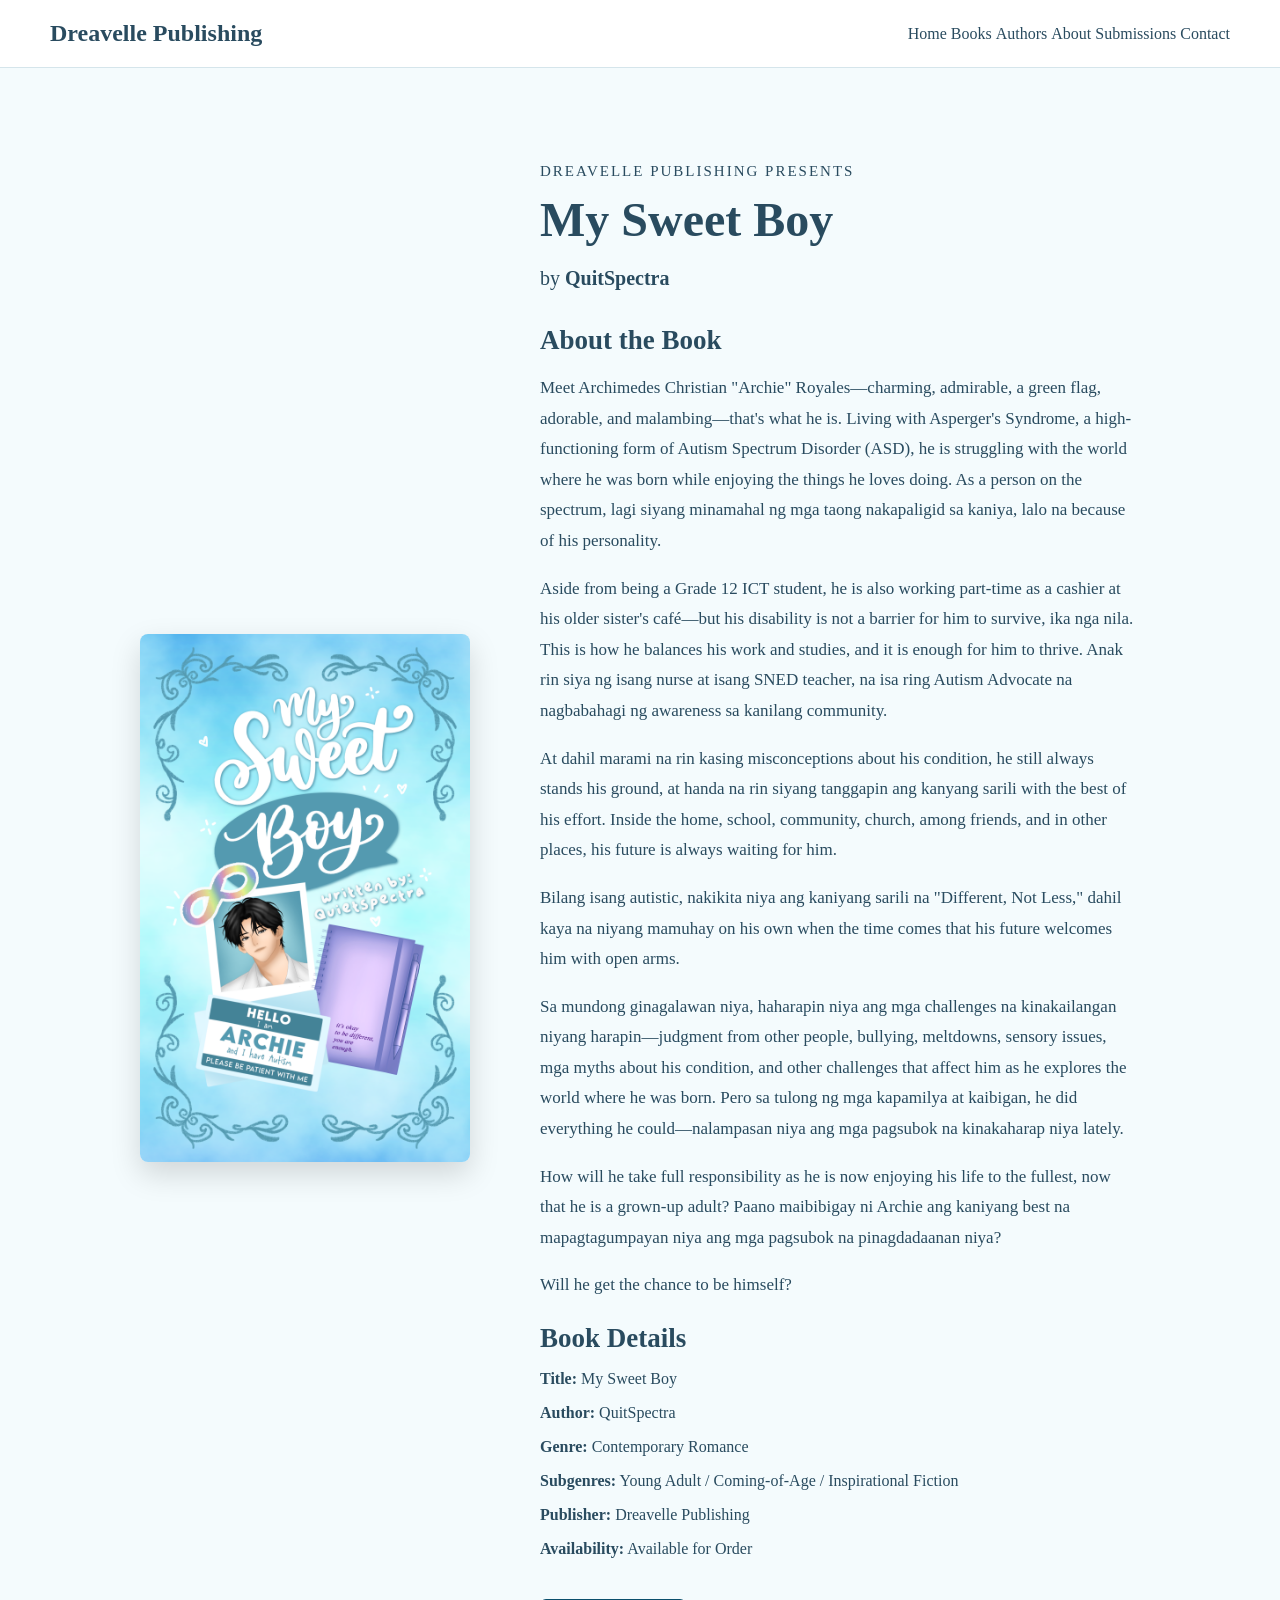
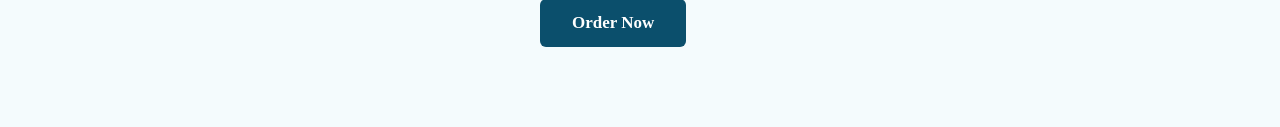
==== my-sweet-boy.html @ b350cc0c "Update website with book detail pages" ====
<!DOCTYPE html>
<html lang="en">

<head>
    <meta charset="UTF-8">
    <meta name="viewport" content="width=device-width, initial-scale=1.0">

    <title>My Sweet Boy | Dreavelle Publishing</title>

    <link rel="stylesheet" href="style.css">
</head>

<body>

    <header>
        <nav class="navbar">

            <div class="logo">Dreavelle Publishing</div>

            <div class="nav-links">
                <a href="index.html#home">Home</a>
                <a href="index.html#books">Books</a>
                <a href="index.html#authors">Authors</a>
                <a href="index.html#about">About</a>
                <a href="index.html#submissions">Submissions</a>
                <a href="index.html#contact">Contact</a>
            </div>

        </nav>
    </header>

    <main>

        <section class="book-detail">

            <div class="book-detail-container">

                <div class="book-detail-cover">
                    <img src="images/my-sweet-boy.png"
                         alt="My Sweet Boy book cover">
                </div>

                <div class="book-detail-info">

                    <p class="book-label">Dreavelle Publishing Presents</p>

                    <h1>My Sweet Boy</h1>

                    <p class="book-author">
                        by <strong>QuitSpectra</strong>
                    </p>

                    <h2>About the Book</h2>

                    <p class="book-synopsis">
    Meet Archimedes Christian "Archie" Royales—charming, admirable, a green flag, adorable, and malambing—that's what he is. Living with Asperger's Syndrome, a high-functioning form of Autism Spectrum Disorder (ASD), he is struggling with the world where he was born while enjoying the things he loves doing. As a person on the spectrum, lagi siyang minamahal ng mga taong nakapaligid sa kaniya, lalo na because of his personality.
</p>

<p class="book-synopsis">
    Aside from being a Grade 12 ICT student, he is also working part-time as a cashier at his older sister's café—but his disability is not a barrier for him to survive, ika nga nila. This is how he balances his work and studies, and it is enough for him to thrive. Anak rin siya ng isang nurse at isang SNED teacher, na isa ring Autism Advocate na nagbabahagi ng awareness sa kanilang community.
</p>

<p class="book-synopsis">
    At dahil marami na rin kasing misconceptions about his condition, he still always stands his ground, at handa na rin siyang tanggapin ang kanyang sarili with the best of his effort. Inside the home, school, community, church, among friends, and in other places, his future is always waiting for him.
</p>

<p class="book-synopsis">
    Bilang isang autistic, nakikita niya ang kaniyang sarili na "Different, Not Less," dahil kaya na niyang mamuhay on his own when the time comes that his future welcomes him with open arms.
</p>

<p class="book-synopsis">
    Sa mundong ginagalawan niya, haharapin niya ang mga challenges na kinakailangan niyang harapin—judgment from other people, bullying, meltdowns, sensory issues, mga myths about his condition, and other challenges that affect him as he explores the world where he was born. Pero sa tulong ng mga kapamilya at kaibigan, he did everything he could—nalampasan niya ang mga pagsubok na kinakaharap niya lately.
</p>

<p class="book-synopsis">
    How will he take full responsibility as he is now enjoying his life to the fullest, now that he is a grown-up adult? Paano maibibigay ni Archie ang kaniyang best na mapagtagumpayan niya ang mga pagsubok na pinagdadaanan niya?
</p>

<p class="book-synopsis">
    Will he get the chance to be himself?
</p>

<div class="book-meta">
    <h2>Book Details</h2>

    <p><strong>Title:</strong> My Sweet Boy</p>
    <p><strong>Author:</strong> QuitSpectra</p>
    <p><strong>Genre:</strong> Contemporary Romance</p>
<p><strong>Subgenres:</strong> Young Adult / Coming-of-Age / Inspirational Fiction</p>
    <p><strong>Publisher:</strong> Dreavelle Publishing</p>
    <p><strong>Availability:</strong> Available for Order</p>
</div>

<a href="https://forms.gle/PTV5XKJosisWxP3N7"
   class="order-button"
   target="_blank"
   rel="noopener noreferrer">
    Order Now
</a>

</div>

            </div>

        </section>

    </main>

</body>
</html>
---- style.css ----
html {
    scroll-behavior: smooth;
}
body {
    margin: 0;
    background-color: #eaf4f8;
    color: #294b5f;
    font-family: Georgia, serif;
}

/* Navigation Bar */

header {
    background-color: white;
    padding: 20px 50px;
    border-bottom: 1px solid #d5e5eb;
}

nav {
    display: flex;
    justify-content: space-between;
    align-items: center;
}

.logo {
    font-size: 24px;
    font-weight: bold;
    color: #294b5f;
}

ul {
    list-style: none;
    display: flex;
    gap: 30px;
    margin: 0;
    padding: 0;
}

a {
    text-decoration: none;
    color: #294b5f;
    font-size: 16px;
}

a:hover {
    color: #7a9caf;
}
/* Hero Section */

.hero {
    min-height: 700px;
    display: flex;
    justify-content: center;
    align-items: center;
    text-align: center;
    padding: 40px 20px;
}

.hero-content {
    max-width: 800px;
}

.hero-cover {
    width: 100%;
    margin-bottom: 35px;
}

.hero-cover img {
    width: 100%;
    max-width: 800px;
    height: auto;
    display: block;
    margin: 0 auto;
    border-radius: 12px;
}

.hero h1 {
    font-size: 56px;
    line-height: 1.2;
    margin-bottom: 25px;
    color: #294b5f;
}

.hero p {
    font-size: 20px;
    line-height: 1.7;
    margin-bottom: 35px;
}

.hero-button {
    display: inline-block;
    background-color: #294b5f;
    color: white;
    padding: 15px 30px;
    border-radius: 5px;
    text-decoration: none;
    font-size: 16px;
}

.hero-button:hover {
    background-color: #7a9caf;
}
/* Featured Books Section */

.featured-books {
    background-color: white;
    padding: 90px 50px;
    text-align: center;
}

/* About Dreavelle Section */

.about {
    background-color: #eaf4f8;
    padding: 100px 30px;
    text-align: center;
}

.about-content {
    max-width: 750px;
    margin: 0 auto;
}

.about-label {
    font-size: 14px;
    letter-spacing: 3px;
    font-weight: bold;
    color: #7a9caf;
    margin-bottom: 15px;
}

.about h2 {
    font-size: 42px;
    color: #294b5f;
    margin: 0 0 25px;
}

.about-text {
    font-size: 18px;
    line-height: 1.8;
    color: #526d7c;
    margin-bottom: 35px;
}

.about-button {
    display: inline-block;
    padding: 14px 28px;
    background-color: #294b5f;
    color: white;
    text-decoration: none;
    border-radius: 5px;
}

.about-button:hover {
    background-color: #7a9caf;
}

.section-heading {
    max-width: 700px;
    margin: 0 auto 50px;
}

.section-heading h2 {
    font-size: 40px;
    margin-bottom: 15px;
    color: #294b5f;
}

.section-heading p {
    font-size: 18px;
    color: #5f7887;
}

.books-container {
    display: flex;
    justify-content: center;
    gap: 40px;
    max-width: 1100px;
    margin: 0 auto;
}

.book-card {
    width: 250px;
}

.book-cover {
    height: 350px;
    display: flex;
    justify-content: center;
    align-items: center;
    margin-bottom: 20px;
}


.book-cover span {
    color: #6d8795;
    font-size: 16px;
}

.book-card h3 {
    color: #294b5f;
    font-size: 21px;
    margin: 10px 0;
}

.book-card p {
    color: #6d8795;
    margin: 0;
}
.book-cover img {
    max-width: 100%;
    height: 100%;
    object-fit: contain;
    display: block;
}
/* Authors Section */

.authors {
    background-color: white;
    padding: 90px 50px;
    text-align: center;
}

.authors-label {
    font-size: 14px;
    letter-spacing: 3px;
    font-weight: bold;
    color: #7a9caf;
    margin-bottom: 15px;
}

.authors .section-heading h2 {
    font-size: 40px;
    color: #294b5f;
    margin: 0 0 15px;
}

.authors-container {
    display: flex;
    justify-content: center;
    gap: 35px;
    max-width: 1000px;
    margin: 50px auto 0;
}

.author-card {
    width: 250px;
    padding: 30px 25px;
    background-color: #f5fafc;
    border: 1px solid #d5e5eb;
    border-radius: 8px;
}

.author-photo {
    width: 170px;
    height: 170px;
    object-fit: cover;
    border-radius: 50%;
    margin-bottom: 20px;
}

.author-card h3 {
    font-size: 22px;
    color: #294b5f;
    margin: 5px 0 15px;
}

.author-of {
    color: #7a9caf;
    margin: 0 0 7px;
    font-size: 15px;
}

.author-card h4 {
    color: #294b5f;
    font-size: 17px;
    margin: 0;
    font-weight: normal;
}
/* Submissions Section */

.submissions {
    background-color: #294b5f;
    padding: 100px 30px;
    text-align: center;
}

.submissions-content {
    max-width: 750px;
    margin: 0 auto;
}

.submissions-label {
    font-size: 14px;
    letter-spacing: 3px;
    font-weight: bold;
    color: #b9d4df;
    margin-bottom: 15px;
}

.submissions h2 {
    font-size: 42px;
    color: white;
    margin: 0 0 25px;
}

.submissions-content > p:not(.submissions-label) {
    font-size: 18px;
    line-height: 1.8;
    color: #e3eef2;
    margin-bottom: 35px;
}

.submissions-button {
    display: inline-block;
    background-color: white;
    color: #294b5f;
    padding: 15px 30px;
    border-radius: 5px;
    text-decoration: none;
    font-weight: bold;
}

.submissions-button:hover {
    background-color: #eaf4f8;
}
/* Footer */

.footer {
    background-color: #183b4a;
    color: white;
    padding: 60px 30px 30px;
    text-align: center;
}

.footer-content {
    max-width: 1000px;
    margin: 0 auto;
}

.footer h2 {
    font-size: 28px;
    margin: 0 0 10px;
    color: white;
}

.footer-tagline {
    color: #b9d4df;
    font-size: 16px;
    margin-bottom: 30px;
}

.footer-links {
    display: flex;
    justify-content: center;
    flex-wrap: wrap;
    gap: 25px;
}

.footer-links a {
    color: white;
    text-decoration: none;
    font-size: 15px;
}

.footer-links a:hover {
    color: #b9d4df;
}

.footer-line {
    height: 1px;
    background-color: #416270;
    margin: 40px 0 25px;
}

.copyright {
    color: #b9d4df;
    font-size: 14px;
    margin: 0;
}
/* Contact Section */

.contact {
    background-color: #f7fbfc;
    padding: 90px 30px;
    text-align: center;
}

.contact-content {
    max-width: 1000px;
    margin: 0 auto;
}

.contact-label {
    font-size: 14px;
    letter-spacing: 3px;
    font-weight: bold;
    color: #5f91a8;
    margin-bottom: 15px;
}

.contact h2 {
    font-size: 42px;
    color: #294b5f;
    margin: 0 0 20px;
}

.contact-intro {
    max-width: 700px;
    margin: 0 auto 45px;
    font-size: 17px;
    line-height: 1.8;
    color: #527286;
}

.contact-options {
    display: flex;
    justify-content: center;
    gap: 25px;
    flex-wrap: wrap;
}

.contact-card {
    background-color: white;
    border: 1px solid #d5e8ef;
    border-radius: 8px;
    padding: 30px 25px;
    width: 250px;
}

.contact-card h3 {
    color: #294b5f;
    font-size: 22px;
    margin-top: 0;
}

.contact-card p {
    color: #527286;
    line-height: 1.5;
}

.contact-card a {
    display: inline-block;
    margin-top: 10px;
    color: #294b5f;
    font-weight: bold;
    text-decoration: none;
}

.contact-card a:hover {
    text-decoration: underline;
}

.contact-card span {
    display: inline-block;
    margin-top: 10px;
    color: #294b5f;
    font-weight: bold;
}

/* ================================
   BOOK DETAIL PAGE
================================ */

.book-detail {
    padding: 80px 8%;
    min-height: 80vh;
    background-color: #f4fbfd;
}

.book-detail-container {
    max-width: 1100px;
    margin: 0 auto;
    display: flex;
    align-items: center;
    justify-content: center;
    gap: 70px;
}

.book-detail-cover {
    flex: 0 0 330px;
}

.book-detail-cover img {
    width: 100%;
    height: auto;
    display: block;
    border-radius: 8px;
    box-shadow: 0 12px 30px rgba(0, 0, 0, 0.15);
}

.book-detail-info {
    flex: 1;
    max-width: 600px;
}

.book-label {
    font-size: 15px;
    text-transform: uppercase;
    letter-spacing: 2px;
    margin-bottom: 12px;
}

.book-detail-info h1 {
    font-size: 48px;
    margin: 0 0 10px;
}

.book-author {
    font-size: 20px;
    margin-bottom: 35px;
}

.book-detail-info h2 {
    font-size: 27px;
    margin-bottom: 15px;
}

.book-synopsis {
    font-size: 17px;
    line-height: 1.8;
}

/* Mobile layout */
@media (max-width: 768px) {
    .book-detail-container {
        flex-direction: column;
        gap: 40px;
    }

    .book-detail-cover {
        width: 100%;
        max-width: 300px;
        flex: none;
    }

    .book-detail-info {
        text-align: center;
    }

    .book-detail-info h1 {
        font-size: 36px;
    }
}

/* Order Button */
.order-button {
    display: inline-block;
    margin-top: 25px;
    padding: 14px 32px;
    background-color: #0b4f6c;
    color: white;
    text-decoration: none;
    font-size: 17px;
    font-weight: bold;
    border-radius: 6px;
    transition: 0.3s ease;
}

.order-button:hover {
    background-color: #083b51;
    transform: translateY(-2px);
}

/* View Book Button */
.view-book-button {
    display: inline-block;
    margin-top: 15px;
    padding: 11px 25px;
    background-color: #0b4f6c;
    color: white;
    text-decoration: none;
    font-size: 15px;
    font-weight: bold;
    border-radius: 6px;
    transition: 0.3s ease;
}

.view-book-button:hover {
    background-color: #083b51;
    transform: translateY(-2px);
}
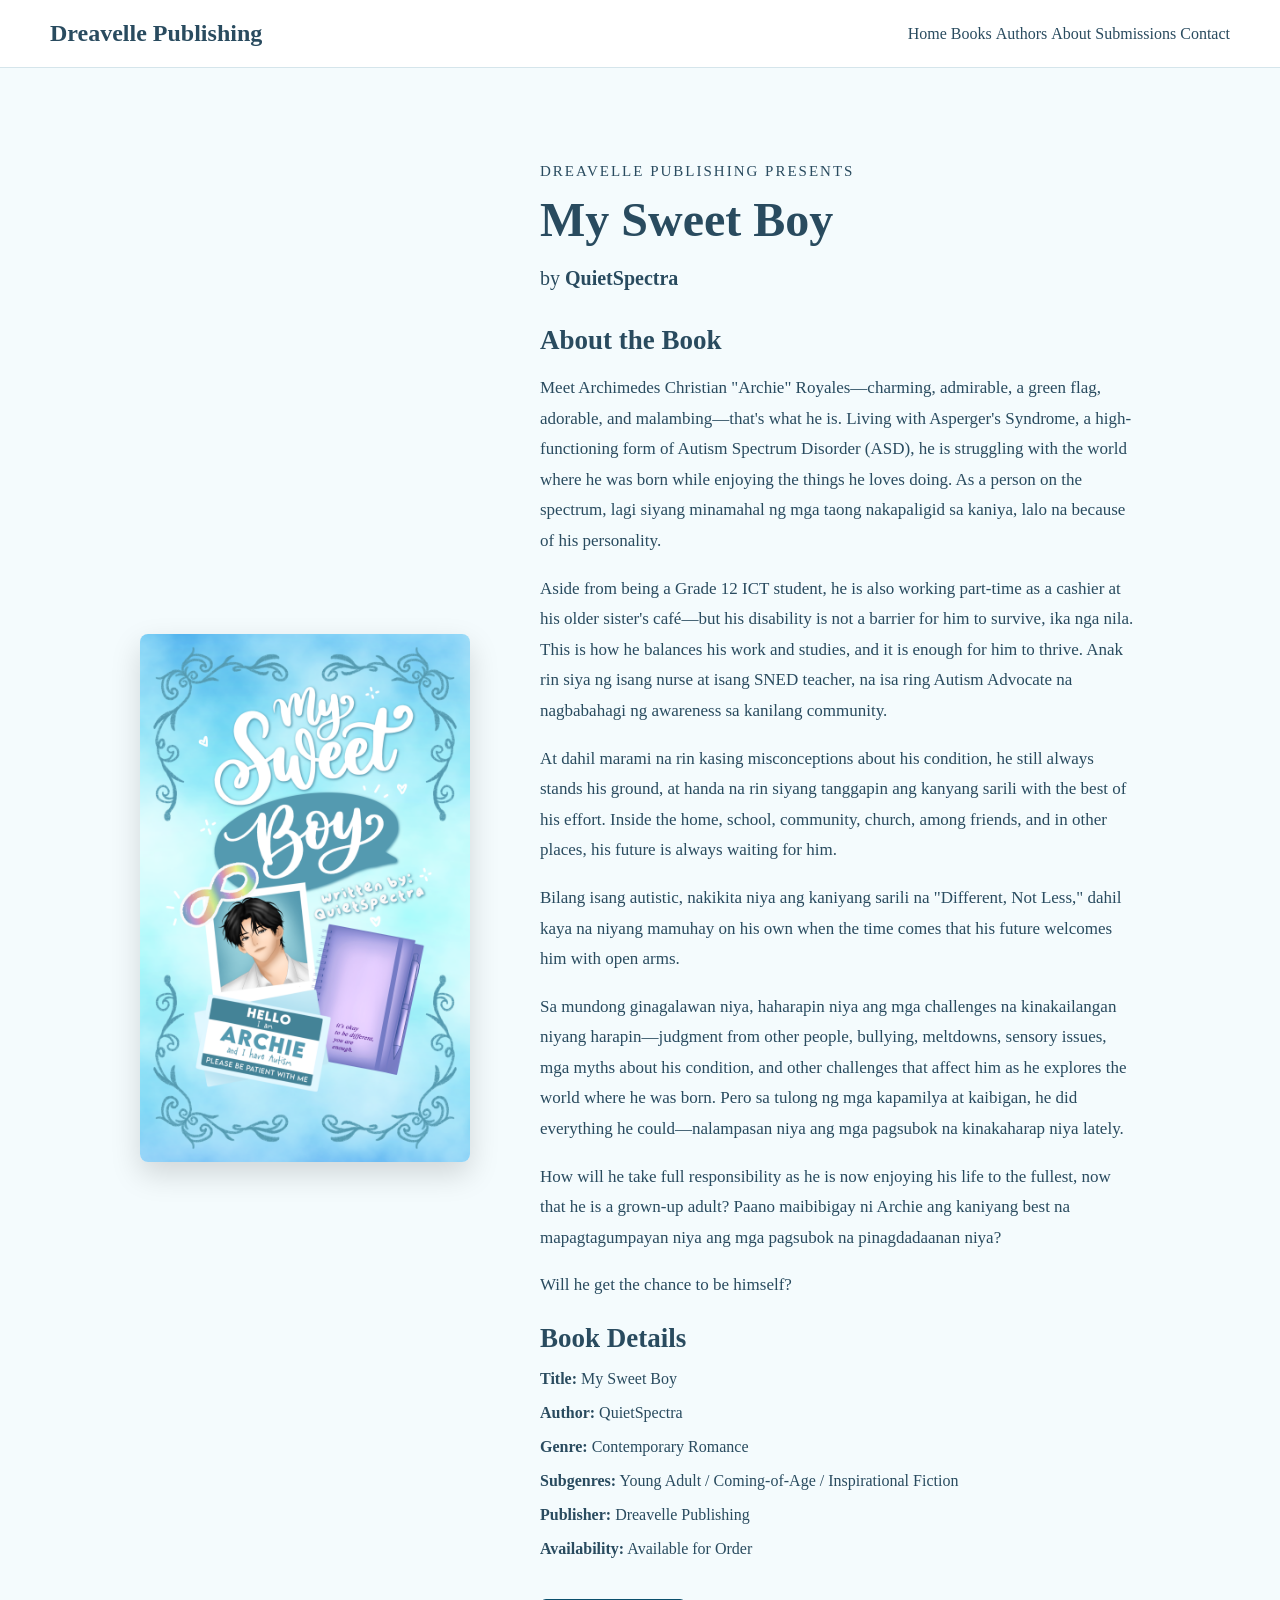
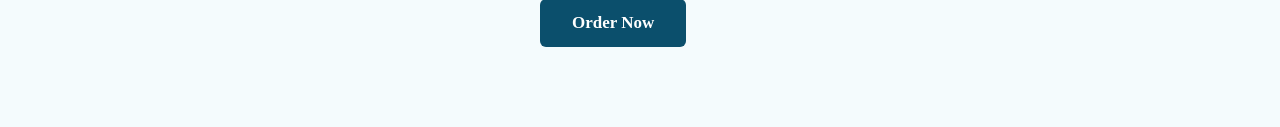
==== commit e9147eb4: "Update About page and correct QuietSpectra details" ====
--- a/my-sweet-boy.html
+++ b/my-sweet-boy.html
@@ -47,7 +47,7 @@
                     <h1>My Sweet Boy</h1>
 
                     <p class="book-author">
-                        by <strong>QuitSpectra</strong>
+                        by <strong>QuietSpectra</strong>
                     </p>
 
                     <h2>About the Book</h2>
@@ -84,7 +84,7 @@
     <h2>Book Details</h2>
 
     <p><strong>Title:</strong> My Sweet Boy</p>
-    <p><strong>Author:</strong> QuitSpectra</p>
+    <p><strong>Author:</strong> QuietSpectra</p>
     <p><strong>Genre:</strong> Contemporary Romance</p>
 <p><strong>Subgenres:</strong> Young Adult / Coming-of-Age / Inspirational Fiction</p>
     <p><strong>Publisher:</strong> Dreavelle Publishing</p>
--- a/style.css
+++ b/style.css
@@ -549,7 +549,7 @@
     margin-top: 25px;
     padding: 14px 32px;
     background-color: #0b4f6c;
-    color: white;
+    color:white;
     text-decoration: none;
     font-size: 17px;
     font-weight: bold;
@@ -579,4 +579,294 @@
 .view-book-button:hover {
     background-color: #083b51;
     transform: translateY(-2px);
+}
+
+/* Author Detail Page */
+
+.author-detail {
+    padding: 70px 20px;
+    background-color: #f7fbfd;
+    min-height: 70vh;
+}
+
+.author-detail-container {
+    max-width: 1000px;
+    margin: 0 auto;
+    display: flex;
+    align-items: flex-start;
+    gap: 60px;
+}
+
+.author-detail-photo {
+    flex: 0 0 300px;
+}
+
+.author-detail-photo img {
+    width: 300px;
+    height: 300px;
+    object-fit: cover;
+    border-radius: 50%;
+    display: block;
+}
+
+.author-detail-info {
+    flex: 1;
+}
+
+.author-label {
+    font-size: 14px;
+    font-weight: bold;
+    letter-spacing: 2px;
+    color: #0b4f6c;
+    margin-bottom: 10px;
+}
+
+.author-detail-info h1 {
+    font-size: 42px;
+    color: #0b4f6c;
+    margin-bottom: 10px;
+}
+
+.author-of {
+    font-size: 18px;
+    margin-bottom: 30px;
+}
+
+.author-biography {
+    margin-top: 25px;
+    margin-bottom: 10px;
+}
+
+.author-biography h2 {
+    color: #0b4f6c;
+    margin-bottom: 15px;
+}
+
+.author-biography p {
+    font-size: 17px;
+    line-height: 1.8;
+}
+
+@media (max-width: 768px) {
+    .author-detail-container {
+        flex-direction: column;
+        align-items: center;
+        text-align: center;
+        gap: 30px;
+    }
+
+    .author-detail-photo {
+        flex: none;
+    }
+
+    .author-detail-photo img {
+        width: 220px;
+        height: 220px;
+    }
+
+    .author-detail-info h1 {
+        font-size: 34px;
+    }
+}
+
+/* View Author Button */
+.view-author-button {
+    display: inline-block;
+    margin-top: 15px;
+    padding: 11px 25px;
+   background-color: #0b4f6c;
+    color: white;
+    text-decoration: none;
+    font-size: 15px;
+    font-weight: bold;
+    border-radius: 6px;
+    transition: 0.3s ease;
+}
+
+.view-author-button:hover {
+    background-color: #083b51;
+    transform: translateY(-2px);
+}
+
+/* ========================================
+   ABOUT PAGE
+======================================== */
+
+/* Shared About Container */
+.about-container {
+    max-width: 900px;
+    margin: 0 auto;
+    padding: 70px 30px;
+    text-align: center;
+}
+
+/* Small Section Labels */
+.about-label {
+    color: #5f9fba;
+    font-size: 14px;
+    font-weight: bold;
+    letter-spacing: 3px;
+    text-transform: uppercase;
+    margin-bottom: 12px;
+}
+
+/* About Page Headings */
+.our-story-section h2,
+.mission-section h2,
+.vision-section h2,
+.philosophy-section h2 {
+    color: #0b4f6c;
+    font-size: 36px;
+    margin-top: 0;
+    margin-bottom: 30px;
+}
+
+/* About Page Paragraphs */
+.our-story-section p,
+.mission-section p,
+.vision-section p,
+.philosophy-section p {
+    font-size: 18px;
+    line-height: 1.8;
+    margin-bottom: 22px;
+}
+
+/* Our Story */
+.our-story-section {
+    background-color: #eaf4f8;
+    padding-top: 0;
+    padding-bottom: 25px;
+}
+.our-story-section .about-container {
+    padding-top: 30px;
+    padding-bottom: 30px;
+}
+
+/* Mission */
+.mission-section {
+    background-color: white;
+}
+
+/* Vision */
+.vision-section {
+    background-color: #eaf4f8;
+}
+
+/* Philosophy */
+.philosophy-section {
+    background-color: white;
+}
+
+.philosophy-section .about-container {
+    padding-bottom: 35px;
+}
+
+/* Special Tagline */
+.story-tagline {
+    color: #0b4f6c;
+    font-size: 20px !important;
+    margin-top: 35px;
+}
+
+/* About Page Mobile */
+@media (max-width: 768px) {
+
+    .about-container {
+        padding: 50px 25px;
+    }
+
+    .our-story-section h2,
+    .mission-section h2,
+    .vision-section h2,
+    .philosophy-section h2 {
+        font-size: 30px;
+    }
+
+    .our-story-section p,
+    .mission-section p,
+    .vision-section p,
+    .philosophy-section p {
+        font-size: 16px;
+    }
+}
+
+/* =========================
+   SITE FOOTER
+========================= */
+
+.site-footer {
+    background-color: #0b4f6c;
+    color: white;
+    text-align: center;
+    padding: 50px 30px 30px;
+}
+
+.footer-content {
+    max-width: 900px;
+    margin: 0 auto;
+}
+
+.site-footer h2 {
+    color: white;
+    font-size: 28px;
+    margin: 0 0 10px;
+}
+
+.footer-tagline {
+    font-size: 17px;
+    margin-bottom: 25px;
+}
+
+.footer-links {
+    margin-bottom: 30px;
+}
+
+.footer-links a {
+    color: white;
+    text-decoration: none;
+    margin: 0 14px;
+    font-size: 16px;
+}
+
+.footer-links a:hover {
+    text-decoration: underline;
+}
+
+.footer-copyright {
+    font-size: 14px;
+    margin: 0;
+    opacity: 0.85;
+}
+
+/* Footer Mobile */
+@media (max-width: 768px) {
+
+    .site-footer {
+        padding: 40px 20px 25px;
+    }
+
+    .site-footer h2 {
+        font-size: 24px;
+    }
+
+    .footer-tagline {
+        font-size: 15px;
+    }
+
+    .footer-links {
+        display: flex;
+        flex-wrap: wrap;
+        justify-content: center;
+        gap: 12px 20px;
+    }
+
+    .footer-links a {
+        margin: 0;
+        font-size: 15px;
+    }
+
+    .footer-copyright {
+        font-size: 13px;
+        line-height: 1.6;
+    }
 }
